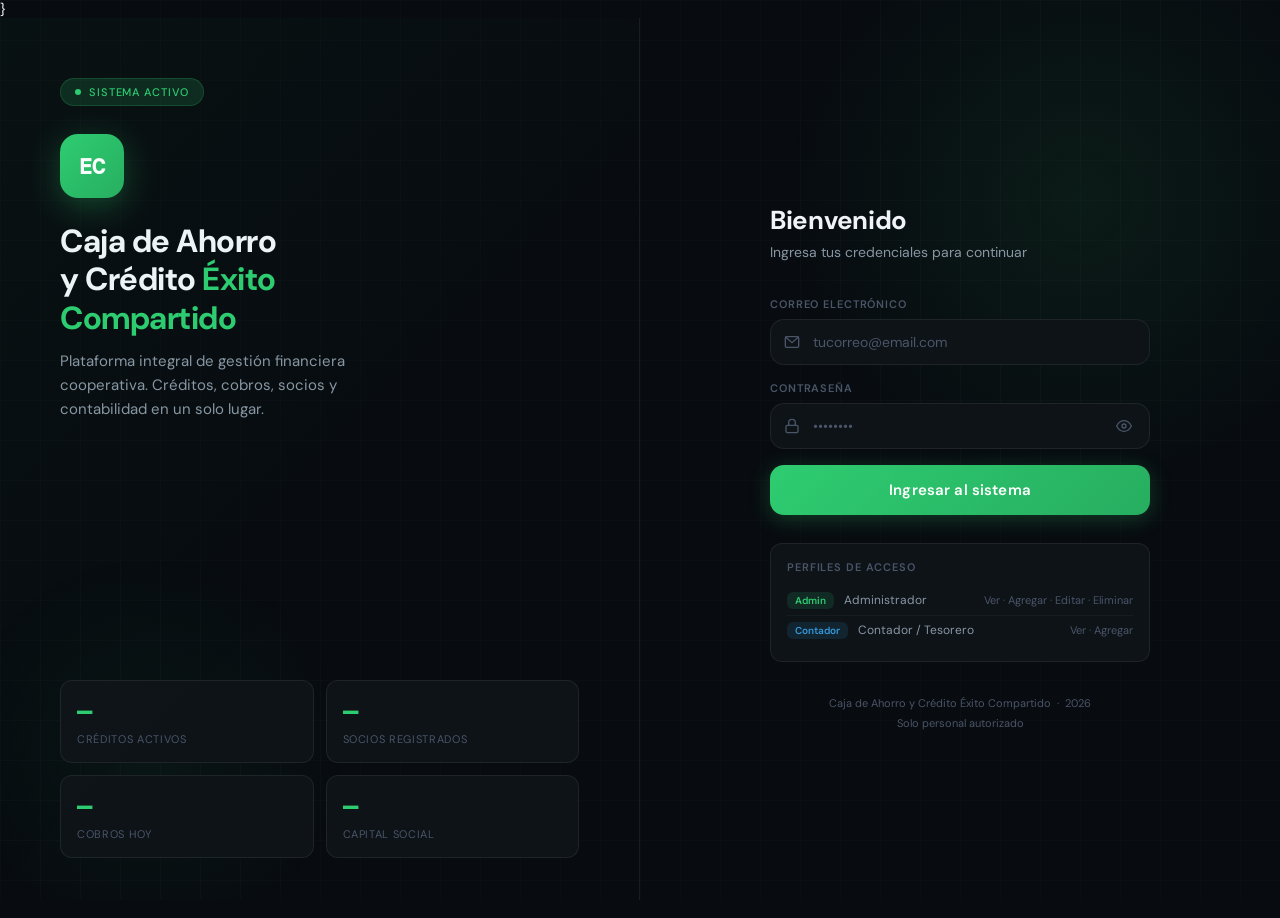
==== clientes.html @ 51bce8c8 "Add files via upload" ====
<!DOCTYPE html>
<html lang="es">
<head>
<meta charset="UTF-8">
<meta name="viewport" content="width=device-width, initial-scale=1.0">
<title>Clientes — Éxito Compartido</title>
<link href="https://fonts.googleapis.com/css2?family=DM+Sans:wght@300;400;500;600;700&family=DM+Mono:wght@400;500&display=swap" rel="stylesheet">
<style>
*{margin:0;padding:0;box-sizing:border-box}
:root{
  --bg:#080c10;--surface:#0e1318;--surface2:#141b22;--surface3:#1a2330;
  --border:rgba(255,255,255,0.07);--border2:rgba(255,255,255,0.04);
  --green:#2ecc71;--green2:#27ae60;--green-glow:rgba(46,204,113,0.12);
  --orange:#f39c12;--red:#e74c3c;--blue:#3498db;--purple:#9b59b6;--yellow:#f1c40f;
  --text:#f0f4f8;--text2:#8896a4;--text3:#4a5568;--radius:12px;
}
html,body{height:100%;font-family:'DM Sans',sans-serif;background:var(--bg);color:var(--text);font-size:14px;overflow-x:hidden}
.bg-grid{position:fixed;inset:0;z-index:0;background-image:linear-gradient(rgba(255,255,255,.012) 1px,transparent 1px),linear-gradient(90deg,rgba(255,255,255,.012) 1px,transparent 1px);background-size:40px 40px;pointer-events:none}
.overlay{display:none;position:fixed;inset:0;background:rgba(0,0,0,.6);z-index:100;backdrop-filter:blur(2px)}
.overlay.open{display:block}
.sidebar{position:fixed;top:0;left:0;bottom:0;width:260px;background:var(--surface);border-right:1px solid var(--border);z-index:200;transform:translateX(-100%);transition:transform .3s cubic-bezier(.4,0,.2,1);display:flex;flex-direction:column;overflow-y:auto}
.sidebar.open{transform:translateX(0)}
.sidebar-header{padding:20px 20px 16px;border-bottom:1px solid var(--border);display:flex;align-items:center;justify-content:space-between}
.sidebar-logo{display:flex;align-items:center;gap:12px}
.sidebar-logo-icon{width:38px;height:38px;border-radius:10px;background:linear-gradient(135deg,var(--green),var(--green2));display:flex;align-items:center;justify-content:center;font-size:14px;font-weight:700;color:#fff;font-family:'DM Mono',monospace;box-shadow:0 4px 12px rgba(46,204,113,0.25);flex-shrink:0}
.sidebar-logo-text{font-size:12px;font-weight:600;line-height:1.3}
.sidebar-logo-sub{font-size:10px;color:var(--text3);margin-top:1px}
.sidebar-close{background:none;border:none;color:var(--text3);cursor:pointer;padding:6px;border-radius:8px;transition:all .15s;line-height:1}
.sidebar-close:hover{background:var(--surface2);color:var(--text)}
.sidebar-nav{padding:12px 10px;flex:1}
.nav-group-label{font-size:10px;font-weight:600;color:var(--text3);text-transform:uppercase;letter-spacing:.1em;padding:10px 10px 6px}
.nav-item{display:flex;align-items:center;gap:11px;padding:10px 12px;border-radius:10px;cursor:pointer;color:var(--text2);font-size:13px;margin-bottom:2px;transition:all .15s;text-decoration:none;position:relative}
.nav-item:hover{background:var(--surface2);color:var(--text)}
.nav-item.active{background:var(--green-glow);color:var(--green);font-weight:500}
.nav-item.active::before{content:'';position:absolute;left:0;top:20%;bottom:20%;width:3px;border-radius:0 3px 3px 0;background:var(--green)}
.nav-item svg{width:17px;height:17px;flex-shrink:0;opacity:.7}
.nav-item.active svg,.nav-item:hover svg{opacity:1}
.nav-badge{margin-left:auto;font-size:10px;font-weight:700;padding:2px 7px;border-radius:8px;background:var(--red);color:#fff}
.sidebar-footer{padding:14px;border-top:1px solid var(--border)}
.user-card{display:flex;align-items:center;gap:10px;padding:10px;border-radius:10px;background:var(--surface2);margin-bottom:10px}
.user-avatar{width:34px;height:34px;border-radius:50%;background:linear-gradient(135deg,var(--green),var(--green2));display:flex;align-items:center;justify-content:center;font-size:12px;font-weight:700;color:#fff;flex-shrink:0}
.user-name{font-size:12px;font-weight:600}.user-role{font-size:10px;color:var(--text3);margin-top:1px}
.btn-logout{width:100%;padding:9px;background:rgba(231,76,60,.08);border:1px solid rgba(231,76,60,.15);color:var(--red);border-radius:10px;font-size:12px;font-weight:500;cursor:pointer;font-family:'DM Sans',sans-serif;display:flex;align-items:center;justify-content:center;gap:7px;transition:all .15s}
.btn-logout:hover{background:rgba(231,76,60,.15)}
.topbar{position:sticky;top:0;z-index:50;padding:12px 20px;background:rgba(8,12,16,.9);backdrop-filter:blur(12px);border-bottom:1px solid var(--border);display:flex;align-items:center;gap:14px}
.btn-hamburger{background:none;border:none;color:var(--text2);cursor:pointer;padding:7px;border-radius:9px;transition:all .15s;line-height:1;display:flex;align-items:center;justify-content:center}
.btn-hamburger:hover{background:var(--surface2);color:var(--text)}
.topbar-title{font-size:15px;font-weight:600}
.topbar-sub{font-size:11px;color:var(--text3);margin-top:1px}
.main{position:relative;z-index:1;min-height:100vh;display:flex;flex-direction:column}
.content{padding:20px;flex:1}
.card{background:var(--surface);border:1px solid var(--border);border-radius:var(--radius);overflow:hidden;margin-bottom:16px}
.card-header{padding:14px 16px;border-bottom:1px solid var(--border2);display:flex;align-items:center;justify-content:space-between;flex-wrap:wrap;gap:10px}
.card-title{font-size:13px;font-weight:600;display:flex;align-items:center;gap:8px}
.card-title svg{width:15px;height:15px;color:var(--green)}
.card-actions{display:flex;align-items:center;gap:8px;flex-wrap:wrap}
/* SEARCH */
.search-wrap{position:relative}
.search-wrap svg{position:absolute;left:11px;top:50%;transform:translateY(-50%);width:15px;height:15px;color:var(--text3);pointer-events:none}
.search-wrap input{background:var(--surface2);border:1px solid var(--border);color:var(--text);padding:8px 12px 8px 34px;border-radius:9px;font-size:13px;font-family:'DM Sans',sans-serif;outline:none;width:200px;transition:border-color .2s,width .2s}
.search-wrap input:focus{border-color:var(--green);width:240px}
.search-wrap input::placeholder{color:var(--text3)}
/* BOTONES */
.btn{display:inline-flex;align-items:center;gap:6px;padding:8px 14px;border-radius:9px;font-size:13px;font-weight:500;cursor:pointer;border:none;font-family:'DM Sans',sans-serif;transition:all .15s;white-space:nowrap}
.btn svg{width:15px;height:15px}
.btn-green{background:linear-gradient(135deg,var(--green),var(--green2));color:#fff;box-shadow:0 2px 10px rgba(46,204,113,.2)}
.btn-green:hover{box-shadow:0 4px 16px rgba(46,204,113,.3);transform:translateY(-1px)}
.btn-outline{background:transparent;color:var(--text2);border:1px solid var(--border)}
.btn-outline:hover{background:var(--surface2);color:var(--text)}
.btn-red{background:rgba(231,76,60,.1);color:var(--red);border:1px solid rgba(231,76,60,.2)}
.btn-red:hover{background:rgba(231,76,60,.2)}
.btn-sm{padding:6px 12px;font-size:12px}
.btn-xs{padding:5px 9px;font-size:11px}
/* TABLA */
.tbl-wrap{overflow-x:auto;-webkit-overflow-scrolling:touch}
table{width:100%;border-collapse:collapse;min-width:700px}
thead th{font-size:10px;color:var(--text3);font-weight:600;text-transform:uppercase;letter-spacing:.07em;padding:10px 14px;text-align:left;border-bottom:1px solid var(--border2);white-space:nowrap}
tbody td{padding:12px 14px;font-size:13px;border-bottom:1px solid var(--border2);vertical-align:middle}
tbody tr:last-child td{border-bottom:none}
tbody tr:hover td{background:rgba(255,255,255,.02)}
.mono{font-family:'DM Mono',monospace;font-size:12px}
.td-actions{display:flex;gap:6px;align-items:center}
/* BADGE */
.badge{display:inline-flex;align-items:center;padding:3px 9px;border-radius:6px;font-size:11px;font-weight:500}
.b-green{background:rgba(46,204,113,.12);color:var(--green)}
.b-orange{background:rgba(243,156,18,.12);color:var(--orange)}
.b-red{background:rgba(231,76,60,.12);color:var(--red)}
.b-gray{background:rgba(255,255,255,.06);color:var(--text3)}
/* AVATAR CLIENTE */
.cliente-avatar{width:34px;height:34px;border-radius:50%;display:flex;align-items:center;justify-content:center;font-size:12px;font-weight:700;color:#fff;flex-shrink:0;background:linear-gradient(135deg,#3498db,#9b59b6)}
.cliente-info{display:flex;align-items:center;gap:10px}
.cliente-nombre{font-weight:600;font-size:13px}
.cliente-cedula{font-size:11px;color:var(--text3);font-family:'DM Mono',monospace}
/* MODAL */
.modal-overlay{display:none;position:fixed;inset:0;background:rgba(0,0,0,.8);z-index:300;align-items:flex-end;justify-content:center;backdrop-filter:blur(4px)}
.modal-overlay.open{display:flex}
@media(min-width:600px){.modal-overlay{align-items:center}}
.modal{background:var(--surface);border:1px solid var(--border);border-radius:16px 16px 0 0;width:100%;max-width:560px;max-height:92vh;overflow-y:auto;animation:slideUp .25s ease}
@keyframes slideUp{from{transform:translateY(30px);opacity:0}to{transform:translateY(0);opacity:1}}
@media(min-width:600px){.modal{border-radius:16px}}
.modal-header{padding:16px 18px;border-bottom:1px solid var(--border2);display:flex;align-items:center;justify-content:space-between;position:sticky;top:0;background:var(--surface);z-index:10}
.modal-title{font-size:14px;font-weight:600;display:flex;align-items:center;gap:8px}
.modal-title svg{width:16px;height:16px;color:var(--green)}
.modal-close{background:none;border:none;color:var(--text3);cursor:pointer;padding:4px;border-radius:6px;transition:all .15s;line-height:1}
.modal-close:hover{background:var(--surface2);color:var(--text)}
.modal-body{padding:18px}
.modal-footer{padding:14px 18px;border-top:1px solid var(--border2);display:flex;gap:8px;justify-content:flex-end}
/* FORM */
.form-grid{display:grid;grid-template-columns:1fr 1fr;gap:14px}
.col-span-2{grid-column:span 2}
.field label{display:block;font-size:11px;font-weight:600;color:var(--text3);text-transform:uppercase;letter-spacing:.07em;margin-bottom:7px}
.field input,.field select,.field textarea{width:100%;background:var(--surface2);border:1px solid var(--border);color:var(--text);padding:10px 12px;border-radius:10px;font-size:13px;font-family:'DM Sans',sans-serif;outline:none;transition:border-color .2s,box-shadow .2s;-webkit-appearance:none}
.field input:focus,.field select:focus,.field textarea:focus{border-color:var(--green);box-shadow:0 0 0 3px rgba(46,204,113,.08)}
.field input::placeholder,.field textarea::placeholder{color:var(--text3)}
.field select option{background:var(--surface2)}
/* CONFIRM MODAL */
.confirm-modal{max-width:400px}
.confirm-body{padding:24px 18px;text-align:center}
.confirm-icon{width:56px;height:56px;border-radius:50%;background:rgba(231,76,60,.1);border:2px solid rgba(231,76,60,.2);display:flex;align-items:center;justify-content:center;margin:0 auto 16px}
.confirm-title{font-size:16px;font-weight:700;margin-bottom:8px}
.confirm-msg{font-size:13px;color:var(--text2);line-height:1.6}
/* LOADING */
.loading-overlay{display:none;position:fixed;inset:0;background:rgba(8,12,16,.85);z-index:400;align-items:center;justify-content:center;flex-direction:column;gap:14px;backdrop-filter:blur(4px)}
.loading-overlay.show{display:flex}
.loading-spinner{width:36px;height:36px;border:3px solid rgba(46,204,113,.2);border-top-color:var(--green);border-radius:50%;animation:spin .7s linear infinite}
@keyframes spin{to{transform:rotate(360deg)}}
.loading-text{font-size:13px;color:var(--text2)}
/* STATS */
.stats-row{display:grid;grid-template-columns:repeat(3,1fr);gap:12px;margin-bottom:16px}
.stat-box{background:var(--surface);border:1px solid var(--border);border-radius:var(--radius);padding:14px 16px;display:flex;align-items:center;gap:12px}
.stat-box-icon{width:38px;height:38px;border-radius:9px;display:flex;align-items:center;justify-content:center;flex-shrink:0}
.stat-box-val{font-size:20px;font-weight:700;font-family:'DM Mono',monospace}
.stat-box-label{font-size:11px;color:var(--text3);margin-top:2px}
.empty-cell{text-align:center;padding:40px;color:var(--text3);font-size:13px}
@media(max-width:640px){.form-grid{grid-template-columns:1fr}.col-span-2{grid-column:span 1}.stats-row{grid-template-columns:1fr 1fr}.search-wrap input{width:160px}}
</style>
</head>
<body>

<script src="auth.js"></script>

<div class="bg-grid"></div>
<div class="loading-overlay" id="loading-overlay"><div class="loading-spinner"></div><div class="loading-text" id="loading-text">Cargando...</div></div>
<div class="overlay" id="overlay" onclick="EC.closeSidebar()"></div>

<!-- SIDEBAR -->
<aside class="sidebar" id="sidebar">
  <div class="sidebar-header">
    <div class="sidebar-logo">
      <div class="sidebar-logo-icon">EC</div>
      <div><div class="sidebar-logo-text">Éxito Compartido</div><div class="sidebar-logo-sub">Caja de Ahorro y Crédito</div></div>
    </div>
    <button class="sidebar-close" onclick="EC.closeSidebar()">
      <svg width="18" height="18" viewBox="0 0 24 24" fill="none" stroke="currentColor" stroke-width="2"><line x1="18" y1="6" x2="6" y2="18"/><line x1="6" y1="6" x2="18" y2="18"/></svg>
    </button>
  </div>
  <nav class="sidebar-nav">
    <div class="nav-group-label">Principal</div>
    <a href="dashboard.html" class="nav-item"><svg viewBox="0 0 24 24" fill="none" stroke="currentColor" stroke-width="2"><rect x="3" y="3" width="7" height="7"/><rect x="14" y="3" width="7" height="7"/><rect x="3" y="14" width="7" height="7"/><rect x="14" y="14" width="7" height="7"/></svg>Dashboard</a>
    <a href="clientes.html" class="nav-item active"><svg viewBox="0 0 24 24" fill="none" stroke="currentColor" stroke-width="2"><path d="M17 21v-2a4 4 0 0 0-4-4H5a4 4 0 0 0-4 4v2"/><circle cx="9" cy="7" r="4"/><path d="M23 21v-2a4 4 0 0 0-3-3.87"/><path d="M16 3.13a4 4 0 0 1 0 7.75"/></svg>Clientes</a>
    <a href="creditos.html" class="nav-item"><svg viewBox="0 0 24 24" fill="none" stroke="currentColor" stroke-width="2"><rect x="1" y="4" width="22" height="16" rx="2"/><line x1="1" y1="10" x2="23" y2="10"/></svg>Créditos</a>
    <a href="pagos.html" class="nav-item"><svg viewBox="0 0 24 24" fill="none" stroke="currentColor" stroke-width="2"><line x1="12" y1="1" x2="12" y2="23"/><path d="M17 5H9.5a3.5 3.5 0 1 0 0 7h5a3.5 3.5 0 1 1 0 7H6"/></svg>Cobros / Pagos</a>
    <div class="nav-group-label">Administración</div>
    <a href="socios.html" class="nav-item"><svg viewBox="0 0 24 24" fill="none" stroke="currentColor" stroke-width="2"><path d="M20 7H4a2 2 0 0 0-2 2v6a2 2 0 0 0 2 2h16a2 2 0 0 0 2-2V9a2 2 0 0 0-2-2z"/><path d="M16 21V5a2 2 0 0 0-2-2h-4a2 2 0 0 0-2 2v16"/></svg>Socios &amp; Capital</a>
    <a href="contabilidad.html" class="nav-item"><svg viewBox="0 0 24 24" fill="none" stroke="currentColor" stroke-width="2"><path d="M4 19.5A2.5 2.5 0 0 1 6.5 17H20"/><path d="M6.5 2H20v20H6.5A2.5 2.5 0 0 1 4 19.5v-15A2.5 2.5 0 0 1 6.5 2z"/></svg>Contabilidad</a>
    <a href="reportes.html" class="nav-item"><svg viewBox="0 0 24 24" fill="none" stroke="currentColor" stroke-width="2"><line x1="18" y1="20" x2="18" y2="10"/><line x1="12" y1="20" x2="12" y2="4"/><line x1="6" y1="20" x2="6" y2="14"/></svg>Reportes</a>
    <div class="nav-group-label" id="nav-admin-group">Sistema</div>
    <a href="usuarios.html" class="nav-item" id="nav-usuarios"><svg viewBox="0 0 24 24" fill="none" stroke="currentColor" stroke-width="2"><path d="M12 22s8-4 8-10V5l-8-3-8 3v7c0 6 8 10 8 10z"/></svg>Usuarios &amp; Accesos</a>
  </nav>
  <div class="sidebar-footer">
    <div class="user-card">
      <div class="user-avatar" id="sb-avatar">AD</div>
      <div><div class="user-name" id="sb-name">—</div><div class="user-role" id="sb-role"></div></div>
    </div>
    <button class="btn-logout" onclick="EC.cerrarSesion()">
      <svg width="14" height="14" viewBox="0 0 24 24" fill="none" stroke="currentColor" stroke-width="2"><path d="M9 21H5a2 2 0 0 1-2-2V5a2 2 0 0 1 2-2h4"/><polyline points="16 17 21 12 16 7"/><line x1="21" y1="12" x2="9" y2="12"/></svg>
      Cerrar sesión
    </button>
  </div>
</aside>

<!-- MAIN -->
<div class="main">
  <div class="topbar">
    <button class="btn-hamburger" onclick="EC.openSidebar()">
      <svg width="20" height="20" viewBox="0 0 24 24" fill="none" stroke="currentColor" stroke-width="2"><line x1="3" y1="6" x2="21" y2="6"/><line x1="3" y1="12" x2="21" y2="12"/><line x1="3" y1="18" x2="21" y2="18"/></svg>
    </button>
    <div style="flex:1">
      <div class="topbar-title">Clientes</div>
      <div class="topbar-sub">Gestión de clientes registrados</div>
    </div>
  </div>

  <div class="content">

    <!-- STATS -->
    <div class="stats-row">
      <div class="stat-box">
        <div class="stat-box-icon" style="background:rgba(46,204,113,.12)">
          <svg width="18" height="18" viewBox="0 0 24 24" fill="none" stroke="var(--green)" stroke-width="2"><path d="M17 21v-2a4 4 0 0 0-4-4H5a4 4 0 0 0-4 4v2"/><circle cx="9" cy="7" r="4"/></svg>
        </div>
        <div><div class="stat-box-val" style="color:var(--green)" id="stat-total">0</div><div class="stat-box-label">Total clientes</div></div>
      </div>
      <div class="stat-box">
        <div class="stat-box-icon" style="background:rgba(243,156,18,.12)">
          <svg width="18" height="18" viewBox="0 0 24 24" fill="none" stroke="var(--orange)" stroke-width="2"><rect x="1" y="4" width="22" height="16" rx="2"/><line x1="1" y1="10" x2="23" y2="10"/></svg>
        </div>
        <div><div class="stat-box-val" style="color:var(--orange)" id="stat-con-credito">0</div><div class="stat-box-label">Con crédito activo</div></div>
      </div>
      <div class="stat-box">
        <div class="stat-box-icon" style="background:rgba(52,152,219,.12)">
          <svg width="18" height="18" viewBox="0 0 24 24" fill="none" stroke="var(--blue)" stroke-width="2"><path d="M17 21v-2a4 4 0 0 0-4-4H5a4 4 0 0 0-4 4v2"/><circle cx="9" cy="7" r="4"/><path d="M23 21v-2a4 4 0 0 0-3-3.87"/><path d="M16 3.13a4 4 0 0 1 0 7.75"/></svg>
        </div>
        <div><div class="stat-box-val" style="color:var(--blue)" id="stat-sin-credito">0</div><div class="stat-box-label">Sin crédito activo</div></div>
      </div>
    </div>

    <!-- TABLA CLIENTES -->
    <div class="card">
      <div class="card-header">
        <div class="card-title">
          <svg viewBox="0 0 24 24" fill="none" stroke="currentColor" stroke-width="2"><path d="M17 21v-2a4 4 0 0 0-4-4H5a4 4 0 0 0-4 4v2"/><circle cx="9" cy="7" r="4"/></svg>
          Clientes registrados
          <span class="badge b-gray" id="badge-count">0</span>
        </div>
        <div class="card-actions">
          <div class="search-wrap">
            <svg viewBox="0 0 24 24" fill="none" stroke="currentColor" stroke-width="2"><circle cx="11" cy="11" r="8"/><line x1="21" y1="21" x2="16.65" y2="16.65"/></svg>
            <input type="text" id="search-input" placeholder="Buscar cliente..." oninput="filtrar(this.value)">
          </div>
          <button class="btn btn-green btn-sm" onclick="abrirModalNuevo()">
            <svg viewBox="0 0 24 24" fill="none" stroke="currentColor" stroke-width="2"><line x1="12" y1="5" x2="12" y2="19"/><line x1="5" y1="12" x2="19" y2="12"/></svg>
            Nuevo cliente
          </button>
        </div>
      </div>
      <div class="tbl-wrap">
        <table>
          <thead>
            <tr>
              <th>#</th>
              <th>Cliente</th>
              <th>Teléfono</th>
              <th>Ocupación</th>
              <th>Ingresos</th>
              <th>Estado</th>
              <th>Acciones</th>
            </tr>
          </thead>
          <tbody id="tbody-clientes">
            <tr><td colspan="7" class="empty-cell">Cargando clientes...</td></tr>
          </tbody>
        </table>
      </div>
    </div>

  </div>
</div>

<!-- MODAL NUEVO / EDITAR CLIENTE -->
<div class="modal-overlay" id="modal-cliente">
  <div class="modal">
    <div class="modal-header">
      <div class="modal-title">
        <svg viewBox="0 0 24 24" fill="none" stroke="currentColor" stroke-width="2"><path d="M17 21v-2a4 4 0 0 0-4-4H5a4 4 0 0 0-4 4v2"/><circle cx="9" cy="7" r="4"/><line x1="19" y1="8" x2="19" y2="14"/><line x1="22" y1="11" x2="16" y2="11"/></svg>
        <span id="modal-title-txt">Nuevo cliente</span>
      </div>
      <button class="modal-close" onclick="cerrarModal()">
        <svg width="18" height="18" viewBox="0 0 24 24" fill="none" stroke="currentColor" stroke-width="2"><line x1="18" y1="6" x2="6" y2="18"/><line x1="6" y1="6" x2="18" y2="18"/></svg>
      </button>
    </div>
    <div class="modal-body">
      <input type="hidden" id="f-id">
      <div class="form-grid">
        <div class="field">
          <label>Nombres *</label>
          <input type="text" id="f-nombres" placeholder="Nombres completos">
        </div>
        <div class="field">
          <label>Apellidos *</label>
          <input type="text" id="f-apellidos" placeholder="Apellidos completos">
        </div>
        <div class="field">
          <label>Cédula *</label>
          <input type="text" id="f-cedula" placeholder="1700000000" maxlength="10">
        </div>
        <div class="field">
          <label>Teléfono</label>
          <input type="tel" id="f-telefono" placeholder="0999000000">
        </div>
        <div class="field">
          <label>Email</label>
          <input type="email" id="f-email" placeholder="cliente@email.com">
        </div>
        <div class="field">
          <label>Fecha de nacimiento</label>
          <input type="date" id="f-nacimiento">
        </div>
        <div class="field">
          <label>Ocupación</label>
          <input type="text" id="f-ocupacion" placeholder="Comerciante, empleado...">
        </div>
        <div class="field">
          <label>Ingresos mensuales ($)</label>
          <input type="number" id="f-ingresos" placeholder="0.00" step="0.01" min="0">
        </div>
        <div class="field col-span-2">
          <label>Dirección</label>
          <input type="text" id="f-direccion" placeholder="Dirección completa">
        </div>
        <div class="field col-span-2">
          <label>Observaciones</label>
          <textarea id="f-obs" rows="2" placeholder="Notas adicionales..."></textarea>
        </div>
      </div>
    </div>
    <div class="modal-footer">
      <button class="btn btn-outline" onclick="cerrarModal()">Cancelar</button>
      <button class="btn btn-green" id="btn-guardar" onclick="guardarCliente()">
        <svg viewBox="0 0 24 24" fill="none" stroke="currentColor" stroke-width="2"><polyline points="20 6 9 17 4 12"/></svg>
        Guardar cliente
      </button>
    </div>
  </div>
</div>

<!-- MODAL CONFIRMAR ELIMINAR -->
<div class="modal-overlay" id="modal-confirmar">
  <div class="modal confirm-modal">
    <div class="modal-header">
      <div class="modal-title">Confirmar eliminación</div>
      <button class="modal-close" onclick="cerrarConfirm()">
        <svg width="18" height="18" viewBox="0 0 24 24" fill="none" stroke="currentColor" stroke-width="2"><line x1="18" y1="6" x2="6" y2="18"/><line x1="6" y1="6" x2="18" y2="18"/></svg>
      </button>
    </div>
    <div class="confirm-body">
      <div class="confirm-icon">
        <svg width="24" height="24" viewBox="0 0 24 24" fill="none" stroke="var(--red)" stroke-width="2"><polyline points="3 6 5 6 21 6"/><path d="M19 6v14a2 2 0 0 1-2 2H7a2 2 0 0 1-2-2V6m3 0V4a1 1 0 0 1 1-1h4a1 1 0 0 1 1 1v2"/></svg>
      </div>
      <div class="confirm-title">¿Eliminar cliente?</div>
      <div class="confirm-msg" id="confirm-msg">Esta acción no se puede deshacer.</div>
    </div>
    <div class="modal-footer">
      <button class="btn btn-outline" onclick="cerrarConfirm()">Cancelar</button>
      <button class="btn btn-red" id="btn-confirmar-eliminar">
        <svg viewBox="0 0 24 24" fill="none" stroke="currentColor" stroke-width="2"><polyline points="3 6 5 6 21 6"/><path d="M19 6v14a2 2 0 0 1-2 2H7a2 2 0 0 1-2-2V6m3 0V4a1 1 0 0 1 1-1h4a1 1 0 0 1 1 1v2"/></svg>
        Sí, eliminar
      </button>
    </div>
  </div>
</div>

<script>
EC.initSidebar();
EC.aplicarPermisos();

let todosLosClientes = [];
let clienteAEliminar = null;

// ── CARGAR CLIENTES ──────────────────────────────────────────
async function cargarClientes(){
  EC.showLoading('Cargando clientes...');
  try{
    const r = await fetch(`${EC.api}?accion=leer&tab=clientes`);
    const j = await r.json();
    if(j.ok){
      todosLosClientes = j.data || [];
      renderTabla(todosLosClientes);
      actualizarStats(todosLosClientes);
    }
  }catch(e){ EC.toast('Error cargando clientes: '+e.message,'error'); }
  EC.hideLoading();
}

// ── RENDER TABLA ─────────────────────────────────────────────
function renderTabla(lista){
  document.getElementById('badge-count').textContent = lista.length;
  if(!lista.length){
    document.getElementById('tbody-clientes').innerHTML = '<tr><td colspan="7" class="empty-cell">No se encontraron clientes</td></tr>';
    return;
  }
  document.getElementById('tbody-clientes').innerHTML = lista.map((c,i)=>{
    const nombre = (c.Nombres||'')+' '+(c.Apellidos||'');
    const ini    = ((c.Nombres||'')[0]||'') + ((c.Apellidos||'')[0]||'');
    const ing    = parseFloat(c.Ingresos||0);
    return `<tr>
      <td class="mono" style="color:var(--text3)">${i+1}</td>
      <td>
        <div class="cliente-info">
          <div class="cliente-avatar">${ini.toUpperCase()}</div>
          <div>
            <div class="cliente-nombre">${nombre.trim()}</div>
            <div class="cliente-cedula">${c.Cedula||'—'}</div>
          </div>
        </div>
      </td>
      <td>${c.Telefono||'—'}</td>
      <td>${c.Ocupacion||'—'}</td>
      <td class="mono">${ing>0?EC.fmt(ing):'—'}</td>
      <td><span class="badge ${c.Activo==='true'||c.Activo===true?'b-green':'b-gray'}">${c.Activo==='true'||c.Activo===true?'Activo':'Inactivo'}</span></td>
      <td>
        <div class="td-actions">
          <button class="btn btn-outline btn-xs" onclick="abrirModalEditar('${c.ID}')">
            <svg width="13" height="13" viewBox="0 0 24 24" fill="none" stroke="currentColor" stroke-width="2"><path d="M11 4H4a2 2 0 0 0-2 2v14a2 2 0 0 0 2 2h14a2 2 0 0 0 2-2v-7"/><path d="M18.5 2.5a2.121 2.121 0 0 1 3 3L12 15l-4 1 1-4 9.5-9.5z"/></svg>
            Editar
          </button>
          <button class="btn btn-red btn-xs solo-admin" onclick="confirmarEliminar('${c.ID}','${nombre.trim()}')">
            <svg width="13" height="13" viewBox="0 0 24 24" fill="none" stroke="currentColor" stroke-width="2"><polyline points="3 6 5 6 21 6"/><path d="M19 6v14a2 2 0 0 1-2 2H7a2 2 0 0 1-2-2V6m3 0V4a1 1 0 0 1 1-1h4a1 1 0 0 1 1 1v2"/></svg>
            Eliminar
          </button>
          <a href="creditos.html?cliente=${c.ID}" class="btn btn-outline btn-xs">
            <svg width="13" height="13" viewBox="0 0 24 24" fill="none" stroke="currentColor" stroke-width="2"><rect x="1" y="4" width="22" height="16" rx="2"/><line x1="1" y1="10" x2="23" y2="10"/></svg>
            Crédito
          </a>
        </div>
      </td>
    </tr>`;
  }).join('');
  EC.aplicarPermisos();
}

// ── STATS ────────────────────────────────────────────────────
function actualizarStats(lista){
  document.getElementById('stat-total').textContent       = lista.length;
  document.getElementById('stat-con-credito').textContent = '—';
  document.getElementById('stat-sin-credito').textContent = '—';
}

// ── FILTRAR ──────────────────────────────────────────────────
function filtrar(q){
  const txt = q.toLowerCase();
  const filtrado = todosLosClientes.filter(c=>
    ((c.Nombres||'')+(c.Apellidos||'')).toLowerCase().includes(txt) ||
    (c.Cedula||'').includes(txt) ||
    (c.Telefono||'').includes(txt)
  );
  renderTabla(filtrado);
}

// ── MODAL NUEVO ──────────────────────────────────────────────
function abrirModalNuevo(){
  document.getElementById('modal-title-txt').textContent = 'Nuevo cliente';
  document.getElementById('f-id').value       = '';
  document.getElementById('f-nombres').value  = '';
  document.getElementById('f-apellidos').value= '';
  document.getElementById('f-cedula').value   = '';
  document.getElementById('f-telefono').value = '';
  document.getElementById('f-email').value    = '';
  document.getElementById('f-nacimiento').value='';
  document.getElementById('f-ocupacion').value= '';
  document.getElementById('f-ingresos').value = '';
  document.getElementById('f-direccion').value= '';
  document.getElementById('f-obs').value      = '';
  document.getElementById('modal-cliente').classList.add('open');
  setTimeout(()=>document.getElementById('f-nombres').focus(),200);
}

// ── MODAL EDITAR ─────────────────────────────────────────────
function abrirModalEditar(id){
  if(!EC.esAdmin){ EC.toast('Solo el administrador puede editar clientes','error'); return; }
  const c = todosLosClientes.find(x=>x.ID===id);
  if(!c) return;
  document.getElementById('modal-title-txt').textContent = 'Editar cliente';
  document.getElementById('f-id').value        = c.ID;
  document.getElementById('f-nombres').value   = c.Nombres||'';
  document.getElementById('f-apellidos').value = c.Apellidos||'';
  document.getElementById('f-cedula').value    = c.Cedula||'';
  document.getElementById('f-telefono').value  = c.Telefono||'';
  document.getElementById('f-email').value     = c.Email||'';
  document.getElementById('f-nacimiento').value= c.FechaNacimiento||'';
  document.getElementById('f-ocupacion').value = c.Ocupacion||'';
  document.getElementById('f-ingresos').value  = c.Ingresos||'';
  document.getElementById('f-direccion').value = c.Direccion||'';
  document.getElementById('f-obs').value       = c.Observaciones||'';
  document.getElementById('modal-cliente').classList.add('open');
}

function cerrarModal(){ document.getElementById('modal-cliente').classList.remove('open'); }

// ── GUARDAR (crear o editar) ─────────────────────────────────
async function guardarCliente(){
  const id       = document.getElementById('f-id').value;
  const nombres  = document.getElementById('f-nombres').value.trim();
  const apellidos= document.getElementById('f-apellidos').value.trim();
  const cedula   = document.getElementById('f-cedula').value.trim();

  if(!nombres||!apellidos||!cedula){
    EC.toast('Nombres, apellidos y cédula son obligatorios','error'); return;
  }

  // Contador solo puede agregar, no editar
  if(id && !EC.esAdmin){ EC.toast('Solo el administrador puede editar clientes','error'); return; }

  const datos = {
    Nombres      : nombres,
    Apellidos    : apellidos,
    Cedula       : cedula,
    Telefono     : document.getElementById('f-telefono').value.trim(),
    Email        : document.getElementById('f-email').value.trim(),
    FechaNacimiento: document.getElementById('f-nacimiento').value,
    Ocupacion    : document.getElementById('f-ocupacion').value.trim(),
    Ingresos     : parseFloat(document.getElementById('f-ingresos').value)||0,
    Direccion    : document.getElementById('f-direccion').value.trim(),
    Observaciones: document.getElementById('f-obs').value.trim(),
    Activo       : true,
  };

  EC.showLoading(id ? 'Actualizando cliente...' : 'Registrando cliente...');
  try{
    let r, j;
    if(id){
      r = await fetch(EC.api, { method:'POST', body: JSON.stringify({accion:'actualizar', tab:'clientes', id, datos}) });
    } else {
      r = await fetch(EC.api, { method:'POST', body: JSON.stringify({accion:'agregar', tab:'clientes', datos}) });
    }
    j = await r.json();
    if(j.ok){
      cerrarModal();
      await cargarClientes();
      EC.toast(id ? 'Cliente actualizado correctamente' : 'Cliente registrado exitosamente');
    } else {
      EC.toast('Error al guardar: '+(j.error||'Error desconocido'),'error');
    }
  }catch(e){ EC.toast('Error de conexión: '+e.message,'error'); }
  EC.hideLoading();
}

// ── ELIMINAR ─────────────────────────────────────────────────
function confirmarEliminar(id, nombre){
  if(!EC.esAdmin){ EC.toast('Solo el administrador puede eliminar clientes','error'); return; }
  clienteAEliminar = id;
  document.getElementById('confirm-msg').textContent = `¿Seguro que deseas eliminar a "${nombre}"? Esta acción no se puede deshacer.`;
  document.getElementById('modal-confirmar').classList.add('open');
  document.getElementById('btn-confirmar-eliminar').onclick = ejecutarEliminar;
}

function cerrarConfirm(){ document.getElementById('modal-confirmar').classList.remove('open'); clienteAEliminar=null; }

async function ejecutarEliminar(){
  if(!clienteAEliminar) return;
  EC.showLoading('Eliminando cliente...');
  cerrarConfirm();
  try{
    const r = await fetch(EC.api, { method:'POST', body: JSON.stringify({accion:'actualizar', tab:'clientes', id:clienteAEliminar, datos:{Activo:false}}) });
    const j = await r.json();
    if(j.ok){ await cargarClientes(); EC.toast('Cliente eliminado correctamente'); }
    else EC.toast('Error al eliminar','error');
  }catch(e){ EC.toast('Error de conexión: '+e.message,'error'); }
  EC.hideLoading();
}

// Cerrar modales con Escape
document.addEventListener('keydown', e=>{
  if(e.key==='Escape'){
    cerrarModal();
    cerrarConfirm();
    EC.closeSidebar();
  }
});
document.querySelectorAll('.modal-overlay').forEach(m=>{
  m.addEventListener('click', e=>{ if(e.target===m){ cerrarModal(); cerrarConfirm(); } });
});

// Iniciar
cargarClientes();
</script>
</body>
</html>
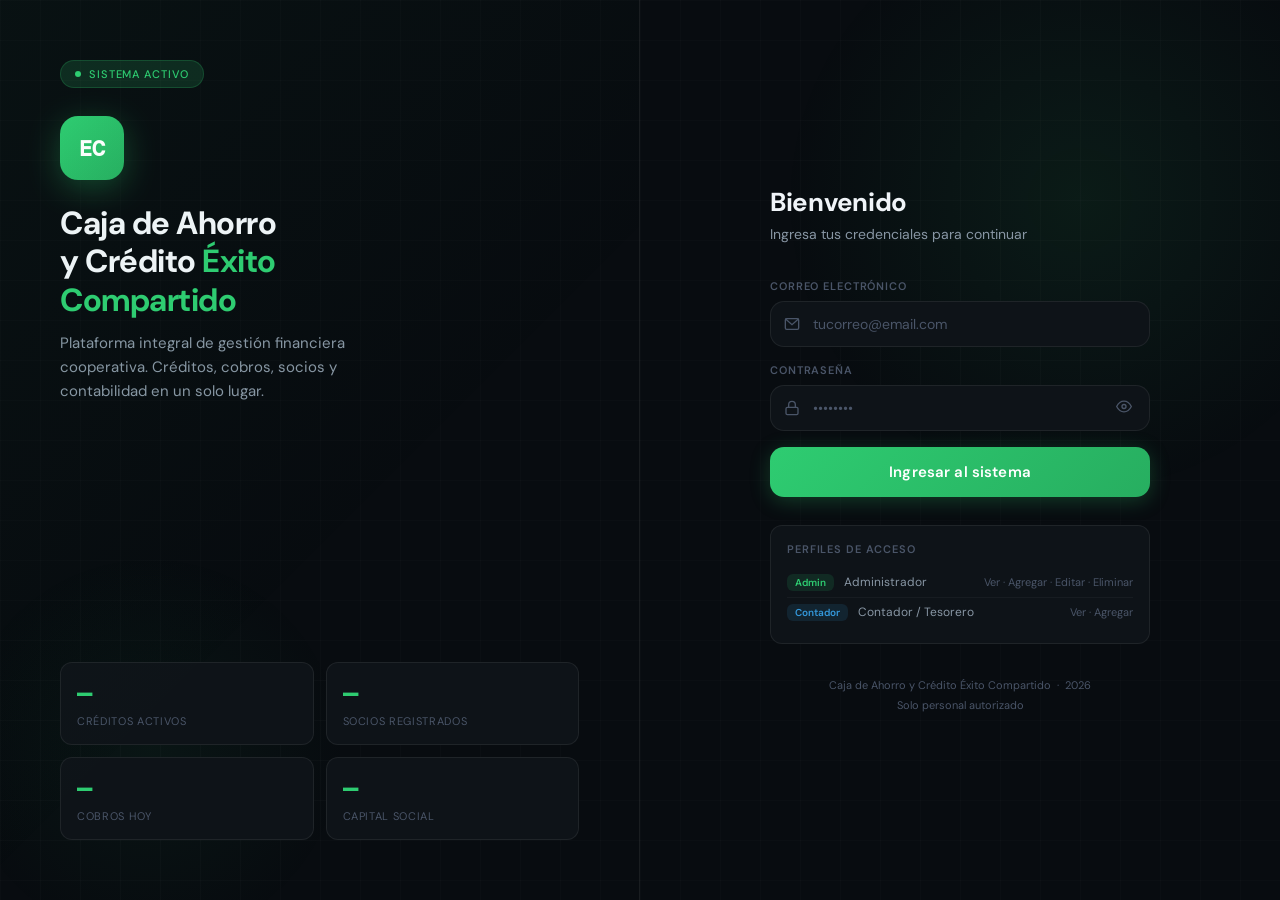
==== commit 31b36478: "Add files via upload" ====
--- a/clientes.html
+++ b/clientes.html
@@ -139,6 +139,19 @@
 
 <script src="auth.js"></script>
 
+<!-- ============================================================
+  ÉXITO COMPARTIDO — Sistema de Gestión Financiera
+  Archivo: clientes.html
+  Descripción: Gestión de clientes — Permite registrar, editar y eliminar clientes. Admin: todos los permisos. Contador: solo agregar.
+  ------------------------------------------------------------
+  🔗 ENLACE APP SCRIPT (BASE DE DATOS):
+     https://script.google.com/macros/s/AKfycbzffZlfscfcQ8dr5VTE6v3v7N-zIusxodt863ldHt4CmaTOPbJ1tTwSiyW45BDmirJr/exec
+  ------------------------------------------------------------
+  ⚠️  Si necesitas cambiar la URL de la base de datos,
+      busca la línea anterior y reemplaza la URL.
+  ============================================================ -->
+
+
 <div class="bg-grid"></div>
 <div class="loading-overlay" id="loading-overlay"><div class="loading-spinner"></div><div class="loading-text" id="loading-text">Cargando...</div></div>
 <div class="overlay" id="overlay" onclick="EC.closeSidebar()"></div>
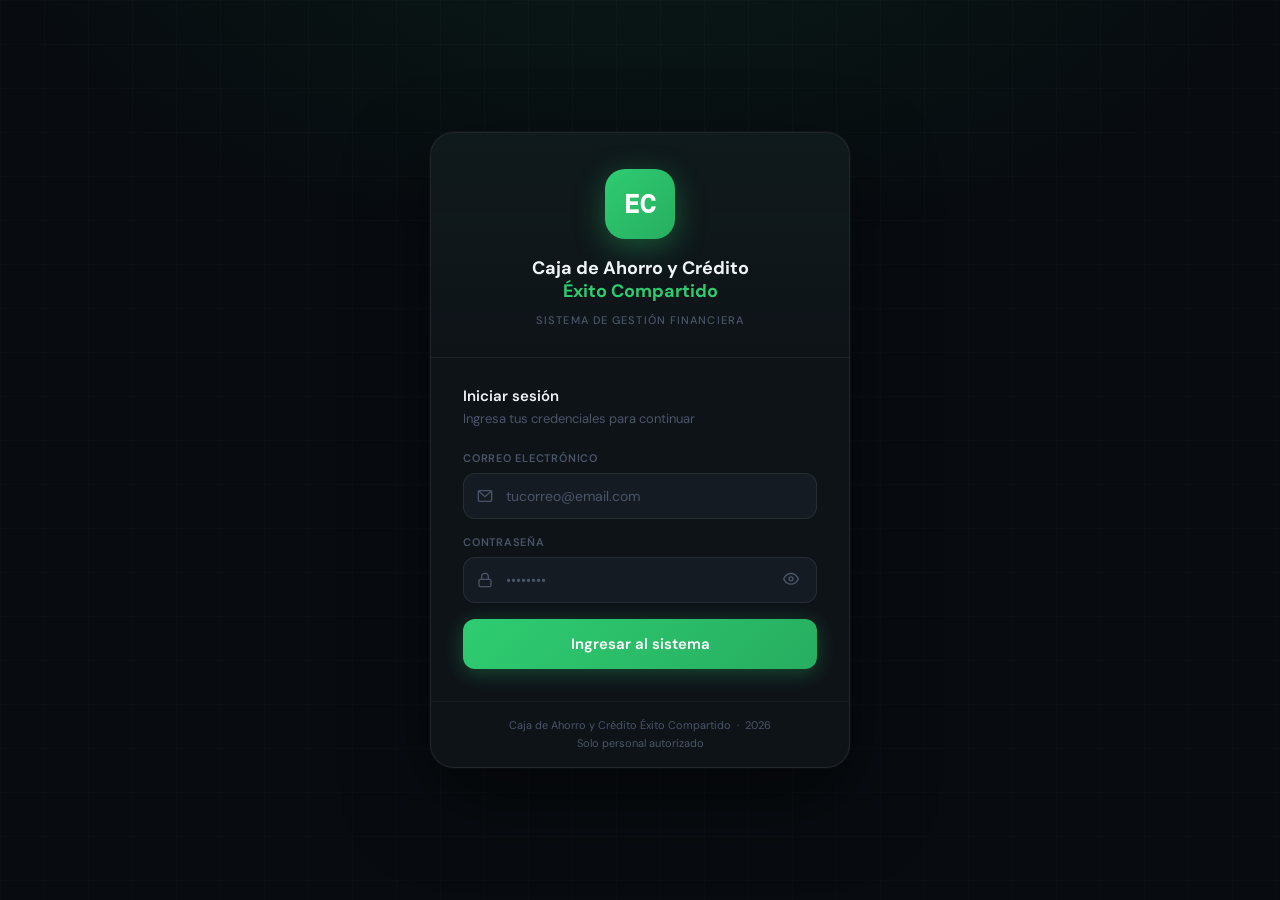
==== commit fc92d915: "Add files via upload" ====
--- a/clientes.html
+++ b/clientes.html
@@ -138,6 +138,7 @@
 <body>
 
 <script src="auth.js"></script>
+<script src="pagos_eliminados.js"></script>
 
 <!-- ============================================================
   ÉXITO COMPARTIDO — Sistema de Gestión Financiera
@@ -145,7 +146,7 @@
   Descripción: Gestión de clientes — Permite registrar, editar y eliminar clientes. Admin: todos los permisos. Contador: solo agregar.
   ------------------------------------------------------------
   🔗 ENLACE APP SCRIPT (BASE DE DATOS):
-     https://script.google.com/macros/s/AKfycbzffZlfscfcQ8dr5VTE6v3v7N-zIusxodt863ldHt4CmaTOPbJ1tTwSiyW45BDmirJr/exec
+     https://script.google.com/macros/s/AKfycbyobO7TqCGv_k2G03aBYWFzviimKUWlknozSn00O7--yNzgFD-gvY-wySvX_ONhG_3G/exec
   ------------------------------------------------------------
   ⚠️  Si necesitas cambiar la URL de la base de datos,
       busca la línea anterior y reemplaza la URL.
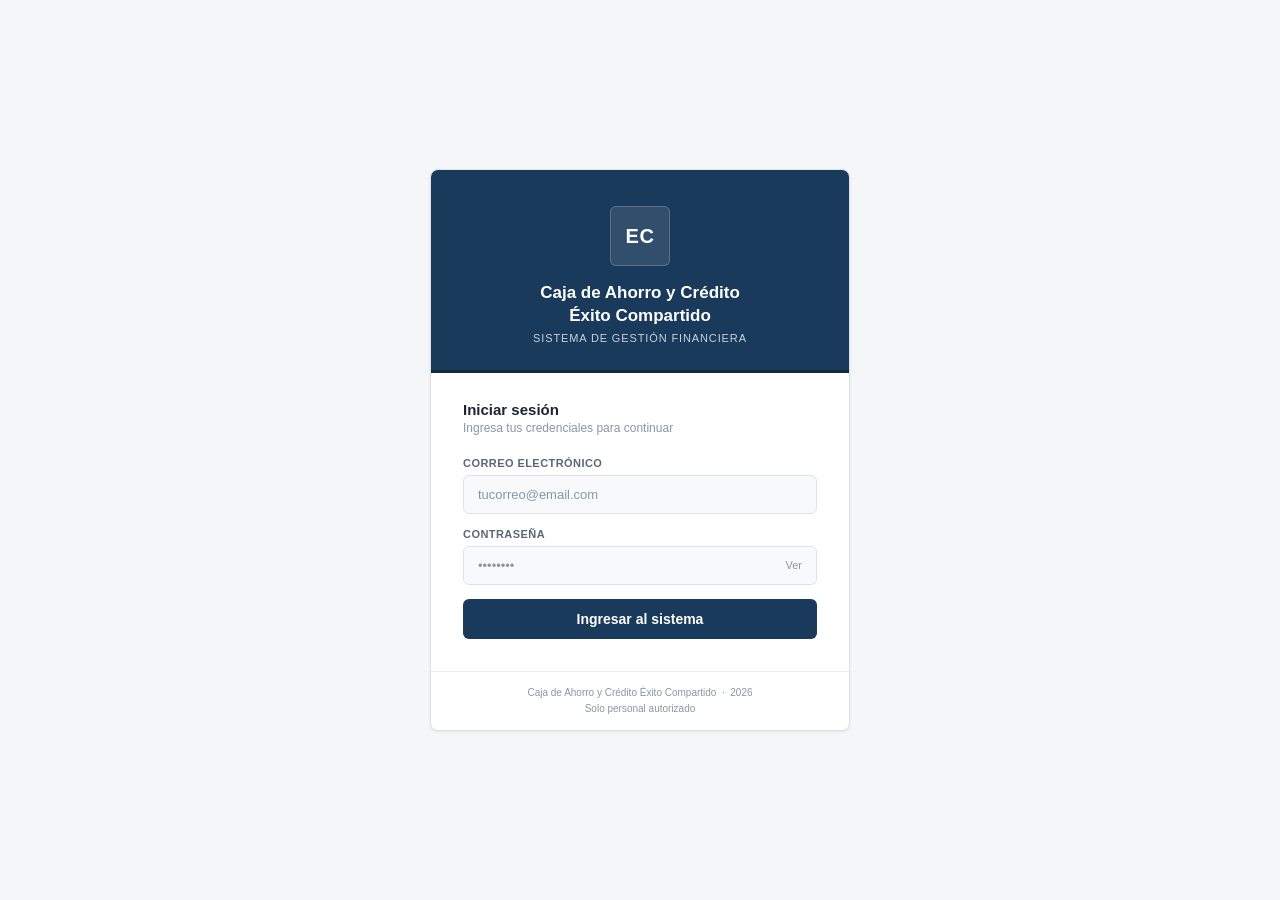
==== commit 4751814c: "Add files via upload" ====
--- a/clientes.html
+++ b/clientes.html
@@ -2,143 +2,25 @@
 <html lang="es">
 <head>
 <meta charset="UTF-8">
-<meta name="viewport" content="width=device-width, initial-scale=1.0">
+<meta name="viewport" content="width=device-width, initial-scale=1.0, user-scalable=yes">
 <title>Clientes — Éxito Compartido</title>
-<link href="https://fonts.googleapis.com/css2?family=DM+Sans:wght@300;400;500;600;700&family=DM+Mono:wght@400;500&display=swap" rel="stylesheet">
+<link rel="stylesheet" href="estilos.css">
 <style>
-*{margin:0;padding:0;box-sizing:border-box}
-:root{
-  --bg:#080c10;--surface:#0e1318;--surface2:#141b22;--surface3:#1a2330;
-  --border:rgba(255,255,255,0.07);--border2:rgba(255,255,255,0.04);
-  --green:#2ecc71;--green2:#27ae60;--green-glow:rgba(46,204,113,0.12);
-  --orange:#f39c12;--red:#e74c3c;--blue:#3498db;--purple:#9b59b6;--yellow:#f1c40f;
-  --text:#f0f4f8;--text2:#8896a4;--text3:#4a5568;--radius:12px;
-}
-html,body{height:100%;font-family:'DM Sans',sans-serif;background:var(--bg);color:var(--text);font-size:14px;overflow-x:hidden}
-.bg-grid{position:fixed;inset:0;z-index:0;background-image:linear-gradient(rgba(255,255,255,.012) 1px,transparent 1px),linear-gradient(90deg,rgba(255,255,255,.012) 1px,transparent 1px);background-size:40px 40px;pointer-events:none}
-.overlay{display:none;position:fixed;inset:0;background:rgba(0,0,0,.6);z-index:100;backdrop-filter:blur(2px)}
-.overlay.open{display:block}
-.sidebar{position:fixed;top:0;left:0;bottom:0;width:260px;background:var(--surface);border-right:1px solid var(--border);z-index:200;transform:translateX(-100%);transition:transform .3s cubic-bezier(.4,0,.2,1);display:flex;flex-direction:column;overflow-y:auto}
-.sidebar.open{transform:translateX(0)}
-.sidebar-header{padding:20px 20px 16px;border-bottom:1px solid var(--border);display:flex;align-items:center;justify-content:space-between}
-.sidebar-logo{display:flex;align-items:center;gap:12px}
-.sidebar-logo-icon{width:38px;height:38px;border-radius:10px;background:linear-gradient(135deg,var(--green),var(--green2));display:flex;align-items:center;justify-content:center;font-size:14px;font-weight:700;color:#fff;font-family:'DM Mono',monospace;box-shadow:0 4px 12px rgba(46,204,113,0.25);flex-shrink:0}
-.sidebar-logo-text{font-size:12px;font-weight:600;line-height:1.3}
-.sidebar-logo-sub{font-size:10px;color:var(--text3);margin-top:1px}
-.sidebar-close{background:none;border:none;color:var(--text3);cursor:pointer;padding:6px;border-radius:8px;transition:all .15s;line-height:1}
-.sidebar-close:hover{background:var(--surface2);color:var(--text)}
-.sidebar-nav{padding:12px 10px;flex:1}
-.nav-group-label{font-size:10px;font-weight:600;color:var(--text3);text-transform:uppercase;letter-spacing:.1em;padding:10px 10px 6px}
-.nav-item{display:flex;align-items:center;gap:11px;padding:10px 12px;border-radius:10px;cursor:pointer;color:var(--text2);font-size:13px;margin-bottom:2px;transition:all .15s;text-decoration:none;position:relative}
-.nav-item:hover{background:var(--surface2);color:var(--text)}
-.nav-item.active{background:var(--green-glow);color:var(--green);font-weight:500}
-.nav-item.active::before{content:'';position:absolute;left:0;top:20%;bottom:20%;width:3px;border-radius:0 3px 3px 0;background:var(--green)}
-.nav-item svg{width:17px;height:17px;flex-shrink:0;opacity:.7}
-.nav-item.active svg,.nav-item:hover svg{opacity:1}
-.nav-badge{margin-left:auto;font-size:10px;font-weight:700;padding:2px 7px;border-radius:8px;background:var(--red);color:#fff}
-.sidebar-footer{padding:14px;border-top:1px solid var(--border)}
-.user-card{display:flex;align-items:center;gap:10px;padding:10px;border-radius:10px;background:var(--surface2);margin-bottom:10px}
-.user-avatar{width:34px;height:34px;border-radius:50%;background:linear-gradient(135deg,var(--green),var(--green2));display:flex;align-items:center;justify-content:center;font-size:12px;font-weight:700;color:#fff;flex-shrink:0}
-.user-name{font-size:12px;font-weight:600}.user-role{font-size:10px;color:var(--text3);margin-top:1px}
-.btn-logout{width:100%;padding:9px;background:rgba(231,76,60,.08);border:1px solid rgba(231,76,60,.15);color:var(--red);border-radius:10px;font-size:12px;font-weight:500;cursor:pointer;font-family:'DM Sans',sans-serif;display:flex;align-items:center;justify-content:center;gap:7px;transition:all .15s}
-.btn-logout:hover{background:rgba(231,76,60,.15)}
-.topbar{position:sticky;top:0;z-index:50;padding:12px 20px;background:rgba(8,12,16,.9);backdrop-filter:blur(12px);border-bottom:1px solid var(--border);display:flex;align-items:center;gap:14px}
-.btn-hamburger{background:none;border:none;color:var(--text2);cursor:pointer;padding:7px;border-radius:9px;transition:all .15s;line-height:1;display:flex;align-items:center;justify-content:center}
-.btn-hamburger:hover{background:var(--surface2);color:var(--text)}
-.topbar-title{font-size:15px;font-weight:600}
-.topbar-sub{font-size:11px;color:var(--text3);margin-top:1px}
-.main{position:relative;z-index:1;min-height:100vh;display:flex;flex-direction:column}
-.content{padding:20px;flex:1}
-.card{background:var(--surface);border:1px solid var(--border);border-radius:var(--radius);overflow:hidden;margin-bottom:16px}
-.card-header{padding:14px 16px;border-bottom:1px solid var(--border2);display:flex;align-items:center;justify-content:space-between;flex-wrap:wrap;gap:10px}
-.card-title{font-size:13px;font-weight:600;display:flex;align-items:center;gap:8px}
-.card-title svg{width:15px;height:15px;color:var(--green)}
-.card-actions{display:flex;align-items:center;gap:8px;flex-wrap:wrap}
-/* SEARCH */
-.search-wrap{position:relative}
-.search-wrap svg{position:absolute;left:11px;top:50%;transform:translateY(-50%);width:15px;height:15px;color:var(--text3);pointer-events:none}
-.search-wrap input{background:var(--surface2);border:1px solid var(--border);color:var(--text);padding:8px 12px 8px 34px;border-radius:9px;font-size:13px;font-family:'DM Sans',sans-serif;outline:none;width:200px;transition:border-color .2s,width .2s}
-.search-wrap input:focus{border-color:var(--green);width:240px}
-.search-wrap input::placeholder{color:var(--text3)}
-/* BOTONES */
-.btn{display:inline-flex;align-items:center;gap:6px;padding:8px 14px;border-radius:9px;font-size:13px;font-weight:500;cursor:pointer;border:none;font-family:'DM Sans',sans-serif;transition:all .15s;white-space:nowrap}
-.btn svg{width:15px;height:15px}
-.btn-green{background:linear-gradient(135deg,var(--green),var(--green2));color:#fff;box-shadow:0 2px 10px rgba(46,204,113,.2)}
-.btn-green:hover{box-shadow:0 4px 16px rgba(46,204,113,.3);transform:translateY(-1px)}
-.btn-outline{background:transparent;color:var(--text2);border:1px solid var(--border)}
-.btn-outline:hover{background:var(--surface2);color:var(--text)}
-.btn-red{background:rgba(231,76,60,.1);color:var(--red);border:1px solid rgba(231,76,60,.2)}
-.btn-red:hover{background:rgba(231,76,60,.2)}
-.btn-sm{padding:6px 12px;font-size:12px}
-.btn-xs{padding:5px 9px;font-size:11px}
-/* TABLA */
-.tbl-wrap{overflow-x:auto;-webkit-overflow-scrolling:touch}
-table{width:100%;border-collapse:collapse;min-width:700px}
-thead th{font-size:10px;color:var(--text3);font-weight:600;text-transform:uppercase;letter-spacing:.07em;padding:10px 14px;text-align:left;border-bottom:1px solid var(--border2);white-space:nowrap}
-tbody td{padding:12px 14px;font-size:13px;border-bottom:1px solid var(--border2);vertical-align:middle}
-tbody tr:last-child td{border-bottom:none}
-tbody tr:hover td{background:rgba(255,255,255,.02)}
-.mono{font-family:'DM Mono',monospace;font-size:12px}
-.td-actions{display:flex;gap:6px;align-items:center}
-/* BADGE */
-.badge{display:inline-flex;align-items:center;padding:3px 9px;border-radius:6px;font-size:11px;font-weight:500}
-.b-green{background:rgba(46,204,113,.12);color:var(--green)}
-.b-orange{background:rgba(243,156,18,.12);color:var(--orange)}
-.b-red{background:rgba(231,76,60,.12);color:var(--red)}
-.b-gray{background:rgba(255,255,255,.06);color:var(--text3)}
-/* AVATAR CLIENTE */
-.cliente-avatar{width:34px;height:34px;border-radius:50%;display:flex;align-items:center;justify-content:center;font-size:12px;font-weight:700;color:#fff;flex-shrink:0;background:linear-gradient(135deg,#3498db,#9b59b6)}
+.cliente-avatar{width:32px;height:32px;border-radius:50%;display:flex;align-items:center;justify-content:center;font-size:11px;font-weight:bold;color:#fff;flex-shrink:0;background:var(--navy)}
 .cliente-info{display:flex;align-items:center;gap:10px}
-.cliente-nombre{font-weight:600;font-size:13px}
-.cliente-cedula{font-size:11px;color:var(--text3);font-family:'DM Mono',monospace}
-/* MODAL */
-.modal-overlay{display:none;position:fixed;inset:0;background:rgba(0,0,0,.8);z-index:300;align-items:flex-end;justify-content:center;backdrop-filter:blur(4px)}
-.modal-overlay.open{display:flex}
-@media(min-width:600px){.modal-overlay{align-items:center}}
-.modal{background:var(--surface);border:1px solid var(--border);border-radius:16px 16px 0 0;width:100%;max-width:560px;max-height:92vh;overflow-y:auto;animation:slideUp .25s ease}
-@keyframes slideUp{from{transform:translateY(30px);opacity:0}to{transform:translateY(0);opacity:1}}
-@media(min-width:600px){.modal{border-radius:16px}}
-.modal-header{padding:16px 18px;border-bottom:1px solid var(--border2);display:flex;align-items:center;justify-content:space-between;position:sticky;top:0;background:var(--surface);z-index:10}
-.modal-title{font-size:14px;font-weight:600;display:flex;align-items:center;gap:8px}
-.modal-title svg{width:16px;height:16px;color:var(--green)}
-.modal-close{background:none;border:none;color:var(--text3);cursor:pointer;padding:4px;border-radius:6px;transition:all .15s;line-height:1}
-.modal-close:hover{background:var(--surface2);color:var(--text)}
-.modal-body{padding:18px}
-.modal-footer{padding:14px 18px;border-top:1px solid var(--border2);display:flex;gap:8px;justify-content:flex-end}
-/* FORM */
-.form-grid{display:grid;grid-template-columns:1fr 1fr;gap:14px}
-.col-span-2{grid-column:span 2}
-.field label{display:block;font-size:11px;font-weight:600;color:var(--text3);text-transform:uppercase;letter-spacing:.07em;margin-bottom:7px}
-.field input,.field select,.field textarea{width:100%;background:var(--surface2);border:1px solid var(--border);color:var(--text);padding:10px 12px;border-radius:10px;font-size:13px;font-family:'DM Sans',sans-serif;outline:none;transition:border-color .2s,box-shadow .2s;-webkit-appearance:none}
-.field input:focus,.field select:focus,.field textarea:focus{border-color:var(--green);box-shadow:0 0 0 3px rgba(46,204,113,.08)}
-.field input::placeholder,.field textarea::placeholder{color:var(--text3)}
-.field select option{background:var(--surface2)}
-/* CONFIRM MODAL */
-.confirm-modal{max-width:400px}
-.confirm-body{padding:24px 18px;text-align:center}
-.confirm-icon{width:56px;height:56px;border-radius:50%;background:rgba(231,76,60,.1);border:2px solid rgba(231,76,60,.2);display:flex;align-items:center;justify-content:center;margin:0 auto 16px}
-.confirm-title{font-size:16px;font-weight:700;margin-bottom:8px}
-.confirm-msg{font-size:13px;color:var(--text2);line-height:1.6}
-/* LOADING */
-.loading-overlay{display:none;position:fixed;inset:0;background:rgba(8,12,16,.85);z-index:400;align-items:center;justify-content:center;flex-direction:column;gap:14px;backdrop-filter:blur(4px)}
-.loading-overlay.show{display:flex}
-.loading-spinner{width:36px;height:36px;border:3px solid rgba(46,204,113,.2);border-top-color:var(--green);border-radius:50%;animation:spin .7s linear infinite}
-@keyframes spin{to{transform:rotate(360deg)}}
-.loading-text{font-size:13px;color:var(--text2)}
-/* STATS */
+.cliente-nombre{font-weight:bold;font-size:13px;color:var(--text)}
+.cliente-cedula{font-size:11px;color:var(--text3)}
 .stats-row{display:grid;grid-template-columns:repeat(3,1fr);gap:12px;margin-bottom:16px}
-.stat-box{background:var(--surface);border:1px solid var(--border);border-radius:var(--radius);padding:14px 16px;display:flex;align-items:center;gap:12px}
-.stat-box-icon{width:38px;height:38px;border-radius:9px;display:flex;align-items:center;justify-content:center;flex-shrink:0}
-.stat-box-val{font-size:20px;font-weight:700;font-family:'DM Mono',monospace}
-.stat-box-label{font-size:11px;color:var(--text3);margin-top:2px}
-.empty-cell{text-align:center;padding:40px;color:var(--text3);font-size:13px}
-@media(max-width:640px){.form-grid{grid-template-columns:1fr}.col-span-2{grid-column:span 1}.stats-row{grid-template-columns:1fr 1fr}.search-wrap input{width:160px}}
+.stat-box{background:var(--surface);border:1px solid var(--border);border-radius:var(--radius);padding:13px 15px;display:flex;align-items:center;gap:11px}
+.stat-box-icon{width:34px;height:34px;border-radius:6px;display:flex;align-items:center;justify-content:center;flex-shrink:0;background:var(--navy-soft);color:var(--navy)}
+.stat-box-val{font-size:18px;font-weight:bold;color:var(--text)}
+.stat-box-label{font-size:11px;color:var(--text3);margin-top:1px}
+@media(max-width:640px){.stats-row{grid-template-columns:1fr 1fr}}
 </style>
 </head>
 <body>
 
 <script src="auth.js"></script>
-<script src="pagos_eliminados.js"></script>
 
 <!-- ============================================================
   ÉXITO COMPARTIDO — Sistema de Gestión Financiera
@@ -146,7 +28,7 @@
   Descripción: Gestión de clientes — Permite registrar, editar y eliminar clientes. Admin: todos los permisos. Contador: solo agregar.
   ------------------------------------------------------------
   🔗 ENLACE APP SCRIPT (BASE DE DATOS):
-     https://script.google.com/macros/s/AKfycbyobO7TqCGv_k2G03aBYWFzviimKUWlknozSn00O7--yNzgFD-gvY-wySvX_ONhG_3G/exec
+     https://script.google.com/macros/s/AKfycby-BrSpUIdQ_v08SYjsg7lFDcMCMxfgbqAjPIlfZZGFRVEoyyTHrRIzJmZFMoUIDAzTFw/exec
   ------------------------------------------------------------
   ⚠️  Si necesitas cambiar la URL de la base de datos,
       busca la línea anterior y reemplaza la URL.
@@ -210,22 +92,22 @@
     <!-- STATS -->
     <div class="stats-row">
       <div class="stat-box">
-        <div class="stat-box-icon" style="background:rgba(46,204,113,.12)">
-          <svg width="18" height="18" viewBox="0 0 24 24" fill="none" stroke="var(--green)" stroke-width="2"><path d="M17 21v-2a4 4 0 0 0-4-4H5a4 4 0 0 0-4 4v2"/><circle cx="9" cy="7" r="4"/></svg>
-        </div>
-        <div><div class="stat-box-val" style="color:var(--green)" id="stat-total">0</div><div class="stat-box-label">Total clientes</div></div>
+        <div class="stat-box-icon" style="background:var(--green-soft)">
+          <svg width="18" height="18" viewBox="0 0 24 24" fill="none" stroke="var(--navy)" stroke-width="2"><path d="M17 21v-2a4 4 0 0 0-4-4H5a4 4 0 0 0-4 4v2"/><circle cx="9" cy="7" r="4"/></svg>
+        </div>
+        <div><div class="stat-box-val" style="color:var(--text)" id="stat-total">0</div><div class="stat-box-label">Total clientes</div></div>
       </div>
       <div class="stat-box">
-        <div class="stat-box-icon" style="background:rgba(243,156,18,.12)">
-          <svg width="18" height="18" viewBox="0 0 24 24" fill="none" stroke="var(--orange)" stroke-width="2"><rect x="1" y="4" width="22" height="16" rx="2"/><line x1="1" y1="10" x2="23" y2="10"/></svg>
-        </div>
-        <div><div class="stat-box-val" style="color:var(--orange)" id="stat-con-credito">0</div><div class="stat-box-label">Con crédito activo</div></div>
+        <div class="stat-box-icon" style="background:var(--amber-soft)">
+          <svg width="18" height="18" viewBox="0 0 24 24" fill="none" stroke="var(--amber)" stroke-width="2"><rect x="1" y="4" width="22" height="16" rx="2"/><line x1="1" y1="10" x2="23" y2="10"/></svg>
+        </div>
+        <div><div class="stat-box-val" style="color:var(--text)" id="stat-con-credito">0</div><div class="stat-box-label">Con crédito activo</div></div>
       </div>
       <div class="stat-box">
-        <div class="stat-box-icon" style="background:rgba(52,152,219,.12)">
-          <svg width="18" height="18" viewBox="0 0 24 24" fill="none" stroke="var(--blue)" stroke-width="2"><path d="M17 21v-2a4 4 0 0 0-4-4H5a4 4 0 0 0-4 4v2"/><circle cx="9" cy="7" r="4"/><path d="M23 21v-2a4 4 0 0 0-3-3.87"/><path d="M16 3.13a4 4 0 0 1 0 7.75"/></svg>
-        </div>
-        <div><div class="stat-box-val" style="color:var(--blue)" id="stat-sin-credito">0</div><div class="stat-box-label">Sin crédito activo</div></div>
+        <div class="stat-box-icon" style="background:var(--navy-soft)">
+          <svg width="18" height="18" viewBox="0 0 24 24" fill="none" stroke="var(--navy)" stroke-width="2"><path d="M17 21v-2a4 4 0 0 0-4-4H5a4 4 0 0 0-4 4v2"/><circle cx="9" cy="7" r="4"/><path d="M23 21v-2a4 4 0 0 0-3-3.87"/><path d="M16 3.13a4 4 0 0 1 0 7.75"/></svg>
+        </div>
+        <div><div class="stat-box-val" style="color:var(--text)" id="stat-sin-credito">0</div><div class="stat-box-label">Sin crédito activo</div></div>
       </div>
     </div>
 
--- a/estilos.css
+++ b/estilos.css
@@ -0,0 +1,184 @@
+/* ============================================================
+   ÉXITO COMPARTIDO — Hoja de estilos compartida
+   Archivo: estilos.css
+   Descripción: Sistema de diseño profesional institucional.
+   Todas las páginas (excepto index.html) enlazan este archivo.
+   Tipografía: Arial. Paleta: azul marino, gris, blanco.
+   ============================================================ */
+*{margin:0;padding:0;box-sizing:border-box}
+:root{
+  --bg:#f4f6f8;--surface:#ffffff;--surface2:#f8f9fb;--surface3:#eef1f4;
+  --border:#dde2e8;--border2:#eaedf1;
+  --navy:#1a3a5c;--navy-dark:#12283f;--navy-soft:#eaf0f6;
+  --text:#1c2530;--text2:#5b6776;--text3:#8a96a3;
+  --green:#1d7a4c;--green-soft:#e7f3ec;
+  --red:#b3261e;--red-soft:#fbe9e7;
+  --amber:#8a6116;--amber-soft:#fbf2e3;
+  --orange:#8a6116;--orange-soft:#fbf2e3;
+  --yellow:#8a6116;--yellow-soft:#fbf2e3;
+  --purple:#1a3a5c;--purple-soft:#eaf0f6;
+  --blue:#1a3a5c;--blue-soft:#eaf0f6;
+  --radius:8px;--radius-sm:6px;
+}
+html,body{min-height:100vh;font-family:Arial,Helvetica,sans-serif;background:var(--bg);color:var(--text);font-size:14px;overflow-x:hidden}
+table, input, select, textarea, button{font-family:Arial,Helvetica,sans-serif}
+
+/* OVERLAY / SIDEBAR */
+.overlay{display:none;position:fixed;inset:0;background:rgba(18,30,45,.45);z-index:100}
+.overlay.open{display:block}
+.sidebar{position:fixed;top:0;left:0;bottom:0;width:250px;background:var(--navy-dark);border-right:1px solid var(--navy-dark);z-index:200;transform:translateX(-100%);transition:transform .25s ease;display:flex;flex-direction:column;overflow-y:auto}
+.sidebar.open{transform:translateX(0)}
+.sidebar-header{padding:18px 18px 14px;border-bottom:1px solid rgba(255,255,255,.1);display:flex;align-items:center;justify-content:space-between}
+.sidebar-logo{display:flex;align-items:center;gap:11px}
+.sidebar-logo-icon{width:36px;height:36px;border-radius:6px;background:rgba(255,255,255,.1);border:1px solid rgba(255,255,255,.2);display:flex;align-items:center;justify-content:center;font-size:13px;font-weight:bold;color:#fff;flex-shrink:0}
+.sidebar-logo-text{font-size:12px;font-weight:bold;line-height:1.3;color:#fff}
+.sidebar-logo-sub{font-size:10px;color:#9fb3c8;margin-top:1px}
+.sidebar-close{background:none;border:none;color:#9fb3c8;cursor:pointer;padding:5px;border-radius:5px;line-height:1}
+.sidebar-close:hover{background:rgba(255,255,255,.08);color:#fff}
+.sidebar-nav{padding:10px 8px;flex:1}
+.nav-group-label{font-size:10px;font-weight:bold;color:#7892a8;text-transform:uppercase;letter-spacing:.06em;padding:12px 10px 5px}
+.nav-item{display:flex;align-items:center;gap:10px;padding:9px 11px;border-radius:6px;cursor:pointer;color:#c4d2e0;font-size:13px;margin-bottom:1px;transition:all .12s;text-decoration:none;position:relative}
+.nav-item:hover{background:rgba(255,255,255,.06);color:#fff}
+.nav-item.active{background:rgba(255,255,255,.12);color:#fff;font-weight:bold}
+.nav-item.active::before{content:'';position:absolute;left:0;top:18%;bottom:18%;width:3px;background:#fff}
+.nav-item svg{width:16px;height:16px;flex-shrink:0;opacity:.85}
+.nav-badge{margin-left:auto;font-size:10px;font-weight:bold;padding:1px 6px;border-radius:8px;background:var(--red);color:#fff}
+.sidebar-footer{padding:12px;border-top:1px solid rgba(255,255,255,.1)}
+.user-card{display:flex;align-items:center;gap:9px;padding:9px;border-radius:6px;background:rgba(255,255,255,.05);margin-bottom:9px}
+.user-avatar{width:30px;height:30px;border-radius:50%;background:rgba(255,255,255,.15);display:flex;align-items:center;justify-content:center;font-size:11px;font-weight:bold;color:#fff;flex-shrink:0}
+.user-name{font-size:12px;font-weight:bold;color:#fff}
+.user-role{font-size:10px;color:#9fb3c8;margin-top:1px}
+.btn-logout{width:100%;padding:8px;background:rgba(179,38,30,.15);border:1px solid rgba(179,38,30,.3);color:#f0a8a4;border-radius:6px;font-size:12px;font-weight:bold;cursor:pointer;display:flex;align-items:center;justify-content:center;gap:6px}
+.btn-logout:hover{background:rgba(179,38,30,.25)}
+
+/* TOPBAR */
+.topbar{position:sticky;top:0;z-index:50;padding:12px 20px;background:var(--surface);border-bottom:1px solid var(--border);display:flex;align-items:center;gap:14px}
+.btn-hamburger{background:none;border:none;color:var(--text2);cursor:pointer;padding:6px;border-radius:6px;display:flex;align-items:center;justify-content:center}
+.btn-hamburger:hover{background:var(--surface2);color:var(--text)}
+.topbar-title{font-size:15px;font-weight:bold;color:var(--text)}
+.topbar-sub{font-size:11px;color:var(--text3);margin-top:1px}
+.main{position:relative;z-index:1;min-height:100vh;display:flex;flex-direction:column}
+.content{padding:20px;flex:1}
+
+/* KPI */
+.kpi-grid{display:grid;grid-template-columns:repeat(4,1fr);gap:12px;margin-bottom:18px}
+.kpi{background:var(--surface);border:1px solid var(--border);border-radius:var(--radius);padding:16px}
+.kpi-icon{width:32px;height:32px;border-radius:6px;display:flex;align-items:center;justify-content:center;margin-bottom:11px;background:var(--navy-soft);color:var(--navy)}
+.kpi-icon.red{background:var(--red-soft);color:var(--red)}
+.kpi-icon.green{background:var(--green-soft);color:var(--green)}
+.kpi-label{font-size:10px;color:var(--text3);text-transform:uppercase;letter-spacing:.05em;margin-bottom:5px;font-weight:bold}
+.kpi-value{font-size:21px;font-weight:bold;line-height:1;color:var(--text)}
+.kpi-sub{font-size:11px;color:var(--text3);margin-top:5px}
+
+/* CARD */
+.card{background:var(--surface);border:1px solid var(--border);border-radius:var(--radius);overflow:hidden;margin-bottom:16px}
+.card-header{padding:13px 16px;border-bottom:1px solid var(--border2);display:flex;align-items:center;justify-content:space-between;flex-wrap:wrap;gap:9px}
+.card-title{font-size:13px;font-weight:bold;display:flex;align-items:center;gap:8px;color:var(--text)}
+.card-title svg{width:15px;height:15px;color:var(--navy)}
+.card-body{padding:16px}
+.card-actions{display:flex;align-items:center;gap:8px;flex-wrap:wrap}
+
+/* TABLA */
+.tbl-wrap{overflow-x:auto;-webkit-overflow-scrolling:touch}
+table{width:100%;border-collapse:collapse}
+thead th{font-size:10px;color:var(--text3);font-weight:bold;text-transform:uppercase;letter-spacing:.04em;padding:9px 13px;text-align:left;border-bottom:1px solid var(--border);background:var(--surface2);white-space:nowrap}
+tbody td{padding:10px 13px;font-size:13px;border-bottom:1px solid var(--border2);vertical-align:middle;color:var(--text)}
+tbody tr:last-child td{border-bottom:none}
+tbody tr:hover td{background:var(--surface2)}
+.mono{font-family:Arial,Helvetica,sans-serif;font-size:12.5px}
+.td-actions{display:flex;gap:6px;align-items:center}
+.empty-cell{text-align:center;padding:34px;color:var(--text3);font-size:13px}
+
+/* BADGE */
+.badge{display:inline-flex;align-items:center;padding:3px 9px;border-radius:4px;font-size:11px;font-weight:bold}
+.b-green{background:var(--green-soft);color:var(--green)}
+.b-red{background:var(--red-soft);color:var(--red)}
+.b-blue{background:var(--navy-soft);color:var(--navy)}
+.b-orange{background:var(--amber-soft);color:var(--amber)}
+.b-gray{background:var(--surface3);color:var(--text3)}
+
+/* BOTONES */
+.btn{display:inline-flex;align-items:center;gap:6px;padding:8px 14px;border-radius:6px;font-size:13px;font-weight:bold;cursor:pointer;border:none;white-space:nowrap;-webkit-appearance:none;transition:all .12s}
+.btn svg{width:14px;height:14px}
+.btn-green{background:var(--navy);color:#fff}
+.btn-green:hover{background:var(--navy-dark)}
+.btn-outline{background:var(--surface);color:var(--text2);border:1px solid var(--border)}
+.btn-outline:hover{background:var(--surface2);color:var(--text)}
+.btn-red{background:var(--red-soft);color:var(--red);border:1px solid #f0c4c0}
+.btn-red:hover{background:#f7d9d6}
+.btn-blue{background:var(--navy-soft);color:var(--navy);border:1px solid #cbdaea}
+.btn-blue:hover{background:#dde9f3}
+.btn-whatsapp{background:#1d7a4c;color:#fff}
+.btn-whatsapp:hover{background:#15613a}
+.btn-sm{padding:6px 12px;font-size:12px}
+.btn-xs{padding:5px 9px;font-size:11px}
+
+/* SEARCH */
+.search-wrap{position:relative}
+.search-wrap svg{position:absolute;left:10px;top:50%;transform:translateY(-50%);width:13px;height:13px;color:var(--text3);pointer-events:none}
+.search-wrap input{background:var(--surface2);border:1px solid var(--border);color:var(--text);padding:7px 11px 7px 30px;border-radius:6px;font-size:13px;outline:none;width:180px}
+.search-wrap input:focus{border-color:var(--navy);background:#fff}
+.search-wrap input::placeholder{color:var(--text3)}
+
+/* MODAL */
+.modal-overlay{display:none;position:fixed;inset:0;background:rgba(18,30,45,.5);z-index:300;align-items:flex-end;justify-content:center}
+.modal-overlay.open{display:flex}
+@media(min-width:600px){.modal-overlay{align-items:center}}
+.modal{background:var(--surface);border:1px solid var(--border);border-radius:var(--radius) var(--radius) 0 0;width:100%;max-width:560px;max-height:92vh;overflow-y:auto}
+@media(min-width:600px){.modal{border-radius:var(--radius)}}
+.modal-lg{max-width:760px}
+.modal-header{padding:15px 17px;border-bottom:1px solid var(--border2);display:flex;align-items:center;justify-content:space-between;position:sticky;top:0;background:var(--surface);z-index:10}
+.modal-title{font-size:14px;font-weight:bold;display:flex;align-items:center;gap:8px;color:var(--text)}
+.modal-title svg{width:15px;height:15px;color:var(--navy)}
+.modal-close{background:none;border:none;color:var(--text3);cursor:pointer;padding:4px;border-radius:5px;line-height:1}
+.modal-close:hover{background:var(--surface2);color:var(--text)}
+.modal-body{padding:17px}
+.modal-footer{padding:13px 17px;border-top:1px solid var(--border2);display:flex;gap:8px;justify-content:flex-end;flex-wrap:wrap}
+
+/* FORM */
+.form-grid{display:grid;grid-template-columns:1fr 1fr;gap:13px}
+.col-2,.col-span-2{grid-column:span 2}
+.field label{display:block;font-size:11px;font-weight:bold;color:var(--text2);text-transform:uppercase;letter-spacing:.03em;margin-bottom:6px}
+.field input,.field select,.field textarea{width:100%;background:var(--surface2);border:1px solid var(--border);color:var(--text);padding:9px 11px;border-radius:6px;font-size:13px;outline:none;-webkit-appearance:none}
+.field input:focus,.field select:focus,.field textarea:focus{border-color:var(--navy);background:#fff}
+.field input::placeholder,.field textarea::placeholder{color:var(--text3)}
+.field select option{background:#fff}
+.field input[readonly]{color:var(--text2);cursor:default}
+
+/* CONFIRM */
+.confirm-body{padding:22px 17px;text-align:center}
+.confirm-icon{width:48px;height:48px;border-radius:50%;background:var(--red-soft);border:1px solid #f0c4c0;display:flex;align-items:center;justify-content:center;margin:0 auto 14px}
+.confirm-title{font-size:15px;font-weight:bold;margin-bottom:7px;color:var(--text)}
+.confirm-msg{font-size:13px;color:var(--text2);line-height:1.5}
+
+/* LOADING */
+.loading-overlay{display:none;position:fixed;inset:0;background:rgba(244,246,248,.92);z-index:400;align-items:center;justify-content:center;flex-direction:column;gap:13px}
+.loading-overlay.show{display:flex}
+.loading-spinner{width:30px;height:30px;border:3px solid var(--border);border-top-color:var(--navy);border-radius:50%;animation:spin .7s linear infinite}
+@keyframes spin{to{transform:rotate(360deg)}}
+.loading-text{font-size:13px;color:var(--text2)}
+
+/* TABS */
+.tabs-bar{display:flex;gap:3px;background:var(--surface);border:1px solid var(--border);border-radius:var(--radius);padding:4px;margin-bottom:18px;overflow-x:auto}
+.tab-btn{padding:8px 15px;border-radius:6px;font-size:13px;font-weight:bold;cursor:pointer;border:none;background:transparent;color:var(--text2);white-space:nowrap;display:flex;align-items:center;gap:6px}
+.tab-btn:hover{background:var(--surface2);color:var(--text)}
+.tab-btn.active{background:var(--navy-soft);color:var(--navy)}
+.tab-content{display:none}
+.tab-content.active{display:block}
+
+/* SECTION SEP */
+.section-sep{font-size:11px;font-weight:bold;color:var(--text2);text-transform:uppercase;letter-spacing:.04em;padding:11px 0 7px;border-bottom:1px solid var(--border2);margin-bottom:11px}
+.divider{height:1px;background:var(--border2);margin:14px 0}
+
+/* INFO GRID */
+.info-grid{display:grid;grid-template-columns:1fr 1fr;gap:9px;margin-bottom:14px}
+.info-item{background:var(--surface2);border:1px solid var(--border2);border-radius:6px;padding:11px}
+.info-label{font-size:10px;color:var(--text3);text-transform:uppercase;letter-spacing:.04em;margin-bottom:4px;font-weight:bold}
+.info-val{font-size:14px;font-weight:bold;color:var(--text)}
+
+/* PROGRESS */
+.prog-bg,.progress-bg{height:5px;background:var(--surface3);border-radius:3px;overflow:hidden;margin-top:5px}
+.prog-fill,.progress-fill{height:100%;border-radius:3px;background:var(--navy)}
+
+@media(max-width:900px){.kpi-grid{grid-template-columns:1fr 1fr}}
+@media(max-width:640px){.form-grid{grid-template-columns:1fr}.col-2,.col-span-2{grid-column:span 1}.info-grid{grid-template-columns:1fr}.content{padding:13px}.kpi-grid{grid-template-columns:1fr 1fr}}
